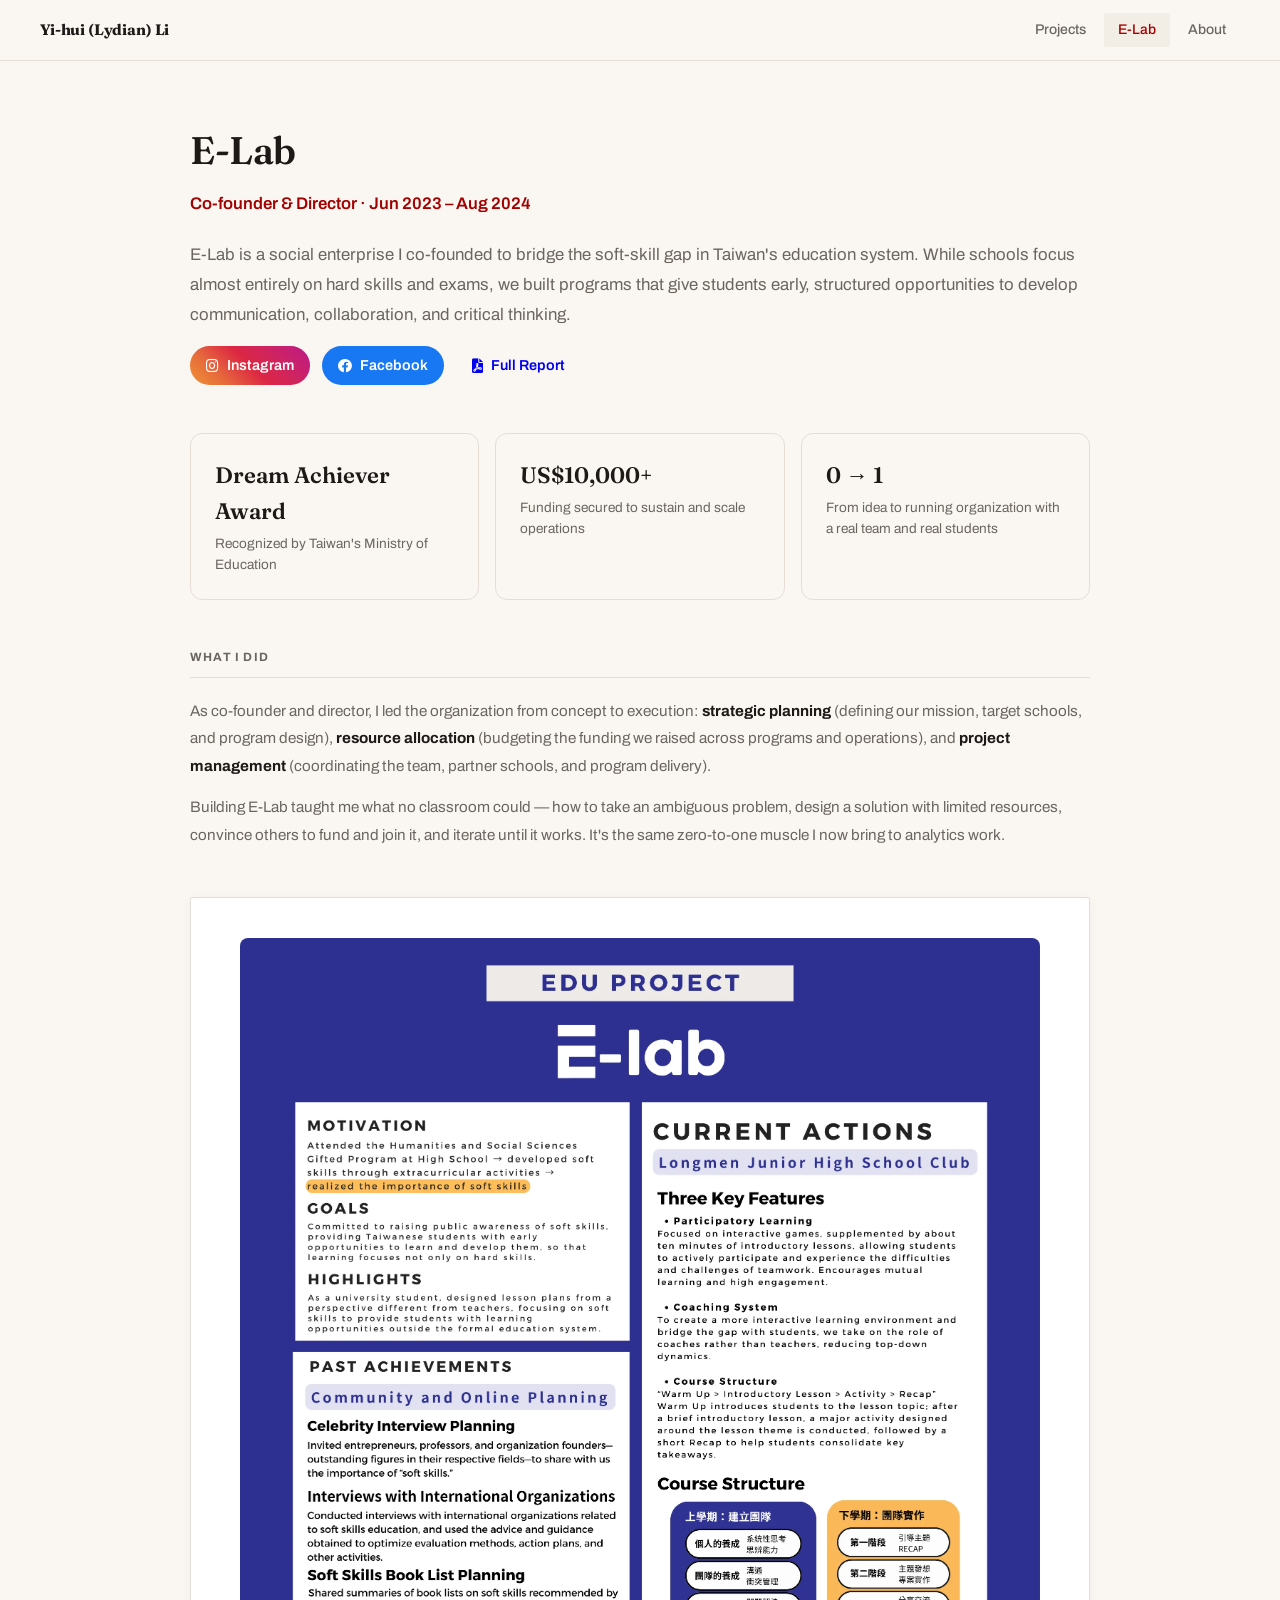
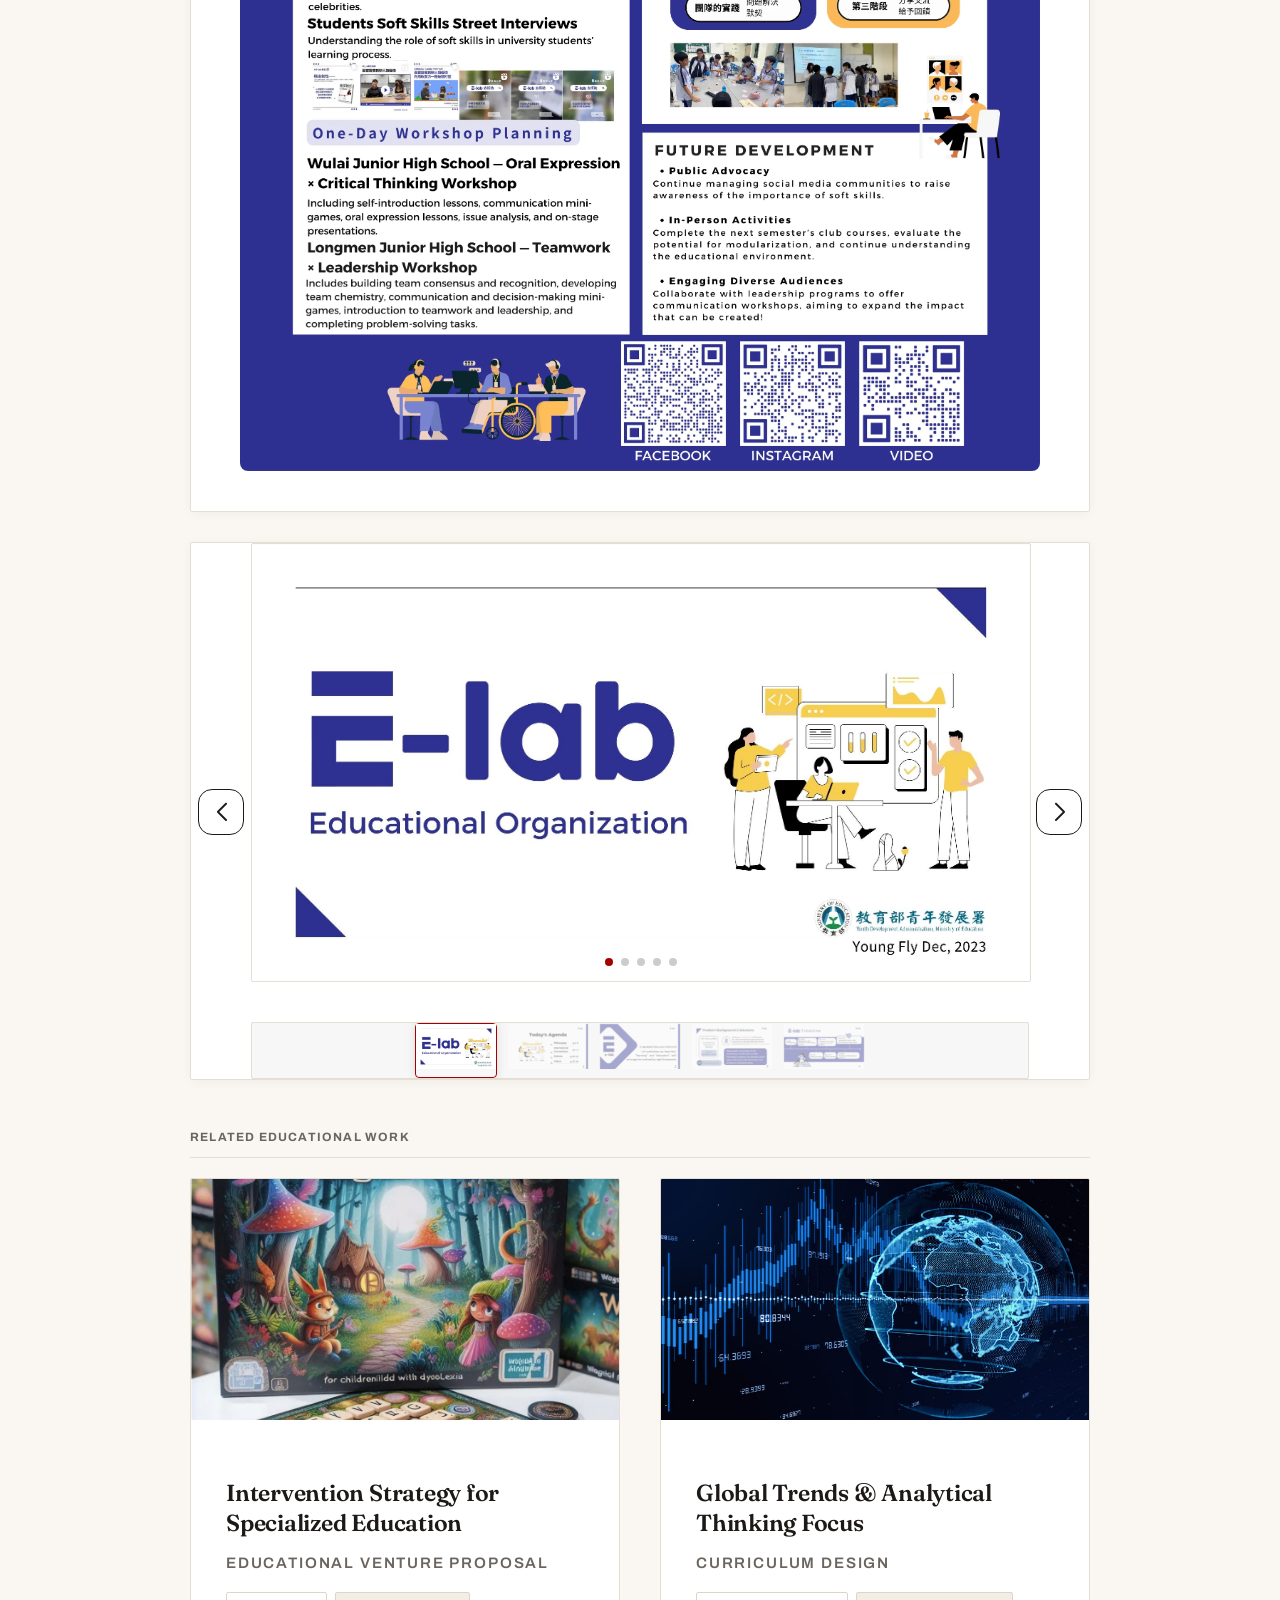
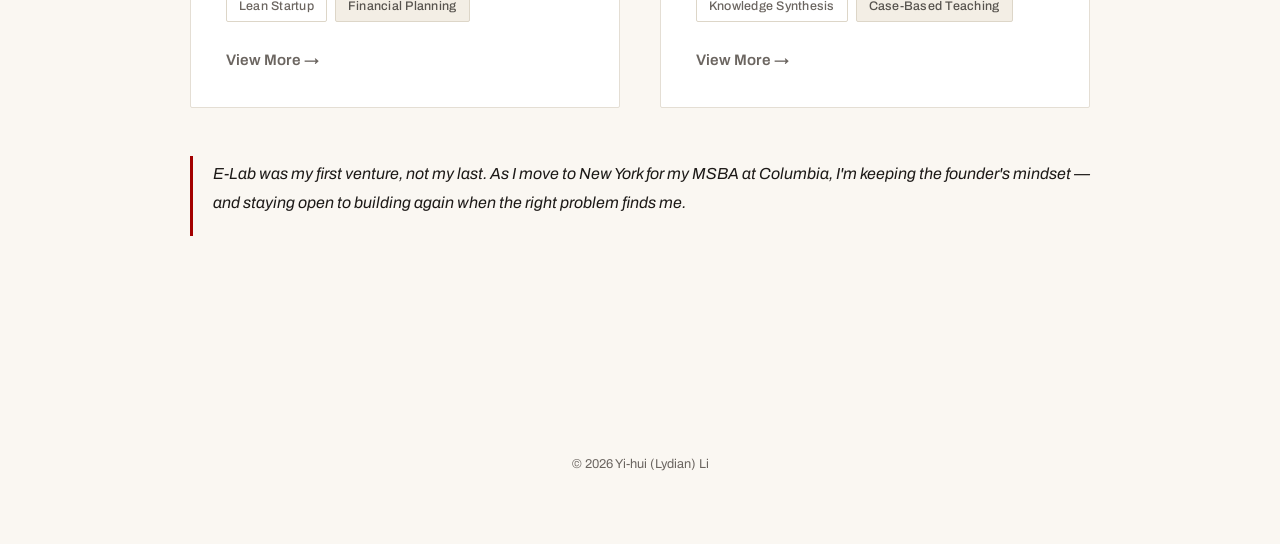
==== projects/Elab.html @ 2bf9ad43 "Add portfolio site" ====
<!DOCTYPE html>
<html lang="en">
<head>
    <meta charset="UTF-8">
    <meta name="viewport" content="width=device-width, initial-scale=1.0">
    <title>E-Lab | Yi-hui (Lydian) Li</title>
    <meta name="description" content="E-Lab — a social enterprise co-founded by Yi-hui (Lydian) Li, bridging soft-skill gaps in Taiwan's education system. Ministry of Education Dream Achiever Award winner.">
    <link rel="stylesheet" href="../css/main.css">
    <link href="https://fonts.googleapis.com/css2?family=Fraunces:opsz,wght@9..144,500;9..144,600&family=Archivo:wght@400;500;600;700&display=swap" rel="stylesheet">
    <link rel="stylesheet" href="https://cdnjs.cloudflare.com/ajax/libs/font-awesome/6.0.0/css/all.min.css">
    <link rel="stylesheet" href="https://cdn.jsdelivr.net/npm/swiper@11/swiper-bundle.min.css" />
    <style>
        .venture-container { max-width: 900px; margin: 0 auto; padding: 60px 40px 100px; }
        .venture-hero { margin-bottom: 48px; }
        .venture-hero h1 { font-size: 2.4rem; font-weight: 600; margin: 0 0 8px; color: var(--text-main); }
        .venture-hero .tagline { font-size: 1.05rem; color: var(--accent-blue); font-weight: 600; margin: 0 0 20px; }
        .venture-hero p { font-size: 1.05rem; color: var(--text-dim); line-height: 1.8; margin: 0 0 16px; }
        .stats-row { display: flex; gap: 16px; flex-wrap: wrap; margin: 32px 0 48px; }
        .stat-box {
            flex: 1; min-width: 180px; padding: 24px;
            border: 1px solid var(--border-color); border-radius: 12px;
        }
        .stat-box .stat-value { font-family: 'Fraunces', Georgia, serif; font-size: 1.4rem; font-weight: 600; color: var(--text-main); margin: 0 0 4px; }
        .stat-box .stat-label { font-size: 0.85rem; color: var(--text-dim); margin: 0; line-height: 1.5; }
        .venture-section { margin-bottom: 48px; }
        .venture-section h2 {
            font-size: 0.75rem; font-weight: 700; text-transform: uppercase;
            letter-spacing: 0.1em; color: var(--text-dim);
            margin: 0 0 20px; padding-bottom: 10px; border-bottom: 1px solid var(--border-color);
        }
        .venture-section p { font-size: 0.95rem; color: var(--text-dim); line-height: 1.8; margin: 0 0 14px; }
        .venture-section strong { color: var(--text-main); }
        .venture-closing {
            border-left: 3px solid var(--accent-blue);
            padding: 4px 0 4px 20px; margin-top: 8px;
        }
        .venture-closing p { font-size: 1rem; color: var(--text-main); font-style: italic; }
        @media (max-width: 768px) {
            .venture-container { padding: 40px 20px 80px; }
            .stats-row { flex-direction: column; }
        }
    </style>
</head>
<body class="has-global-nav">

    <nav class="global-nav">
        <div class="global-nav-inner">
            <a href="../index.html" class="nav-brand">Yi-hui (Lydian) Li</a>
            <div class="nav-links">
                <a href="../index.html" class="nav-link">Projects</a>
                <a href="Elab.html" class="nav-link active">E-Lab</a>
                <a href="../about.html" class="nav-link">About</a>
            </div>
        </div>
    </nav>

    <main class="venture-container">

        <div class="venture-hero">
            <h1>E-Lab</h1>
            <p class="tagline">Co-founder & Director · Jun 2023 – Aug 2024</p>
            <p>
                E-Lab is a social enterprise I co-founded to bridge the soft-skill gap in Taiwan's
                education system. While schools focus almost entirely on hard skills and exams,
                we built programs that give students early, structured opportunities to develop
                communication, collaboration, and critical thinking.
            </p>
            <div class="social-links">
                <a href="https://www.instagram.com/e_lab.official/" target="_blank" rel="noopener" class="social-btn ig"><i class="fab fa-instagram"></i> Instagram</a>
                <a href="https://www.facebook.com/profile.php?id=100089834366599&locale=zh_TW" target="_blank" rel="noopener" class="social-btn fb"><i class="fab fa-facebook"></i> Facebook</a>
                <a href="../pdf/Elab.pdf" target="_blank" class="social-btn"><i class="fas fa-file-pdf"></i> Full Report</a>
            </div>
        </div>

        <div class="stats-row">
            <div class="stat-box">
                <p class="stat-value">Dream Achiever Award</p>
                <p class="stat-label">Recognized by Taiwan's Ministry of Education</p>
            </div>
            <div class="stat-box">
                <p class="stat-value">US$10,000+</p>
                <p class="stat-label">Funding secured to sustain and scale operations</p>
            </div>
            <div class="stat-box">
                <p class="stat-value">0 → 1</p>
                <p class="stat-label">From idea to running organization with a real team and real students</p>
            </div>
        </div>

        <div class="venture-section">
            <h2>What I Did</h2>
            <p>
                As co-founder and director, I led the organization from concept to execution:
                <strong>strategic planning</strong> (defining our mission, target schools, and program design),
                <strong>resource allocation</strong> (budgeting the funding we raised across programs and operations),
                and <strong>project management</strong> (coordinating the team, partner schools, and program delivery).
            </p>
            <p>
                Building E-Lab taught me what no classroom could — how to take an ambiguous problem,
                design a solution with limited resources, convince others to fund and join it,
                and iterate until it works. It's the same zero-to-one muscle I now bring to analytics work.
            </p>
        </div>

        <section class="project-card">
            <div class="tall-image-container">
                <img src="../images/Elab_1.webp" alt="E-Lab concept and program overview">
            </div>
        </section>

        <section class="project-card gallery-card">
            <div class="swiper project-slider">
                <div class="swiper-wrapper">
                    <div class="swiper-slide"><img src="../images/Elab/1.jpg" alt="E-Lab program page 1"></div>
                    <div class="swiper-slide"><img src="../images/Elab/2.jpg" alt="E-Lab program page 2"></div>
                    <div class="swiper-slide"><img src="../images/Elab/3.jpg" alt="E-Lab program page 3"></div>
                    <div class="swiper-slide"><img src="../images/Elab/4.jpg" alt="E-Lab program page 4"></div>
                    <div class="swiper-slide"><img src="../images/Elab/5.jpg" alt="E-Lab program page 5"></div>
                </div>
                <div class="swiper-pagination"></div>
            </div>

            <div class="swiper-button-next"></div>
            <div class="swiper-button-prev"></div>

            <div class="swiper project-thumbs">
                <div class="swiper-wrapper">
                    <div class="swiper-slide"><img src="../images/Elab/1.jpg" alt=""></div>
                    <div class="swiper-slide"><img src="../images/Elab/2.jpg" alt=""></div>
                    <div class="swiper-slide"><img src="../images/Elab/3.jpg" alt=""></div>
                    <div class="swiper-slide"><img src="../images/Elab/4.jpg" alt=""></div>
                    <div class="swiper-slide"><img src="../images/Elab/5.jpg" alt=""></div>
                </div>
            </div>
        </section>

        <div class="venture-section" style="margin-top: 48px;">
            <h2>Related Educational Work</h2>
            <div class="project-grid">
                <div class="card">
                    <div class="card-image">
                        <img src="../images/Entrepreneurship.webp" alt="Intervention strategy for specialized education">
                    </div>
                    <div class="card-content">
                        <h3>Intervention Strategy for Specialized Education</h3>
                        <p class="project-meta">Educational Venture Proposal</p>
                        <div class="tag-container">
                            <span class="skill-tag">Lean Startup</span>
                            <span class="skill-tag tag-green">Financial Planning</span>
                        </div>
                        <a href="Entrepreneurship.html" class="view-more">View More →</a>
                    </div>
                </div>
                <div class="card">
                    <div class="card-image">
                        <img src="../images/International.png" alt="Global trends curriculum design">
                    </div>
                    <div class="card-content">
                        <h3>Global Trends & Analytical Thinking Focus</h3>
                        <p class="project-meta">Curriculum Design</p>
                        <div class="tag-container">
                            <span class="skill-tag">Knowledge Synthesis</span>
                            <span class="skill-tag tag-green">Case-Based Teaching</span>
                        </div>
                        <a href="International.html" class="view-more">View More →</a>
                    </div>
                </div>
            </div>
        </div>

        <div class="venture-section venture-closing">
            <p>
                E-Lab was my first venture, not my last. As I move to New York for my MSBA at Columbia,
                I'm keeping the founder's mindset — and staying open to building again when the right
                problem finds me.
            </p>
        </div>

    </main>

    <footer class="minimal-footer">
        <p>© 2026 Yi-hui (Lydian) Li</p>
    </footer>

    <script src="https://cdn.jsdelivr.net/npm/swiper@11/swiper-bundle.min.js"></script>
    <script src="../js/script.js"></script>
</body>
</html>
---- css/main.css ----
/* --- 基礎與置中設定 --- */
:root {
    /* ============================================
       主題：Editorial × Swiss
       想換 accent 色，只要改下面這一行：
       深綠 #2D4A3E / 瑞士紅 #E63329 / 深藍 #1D3A6E
       ============================================ */
    --accent: #a30000;

    /* 背景：暖紙白 + 白卡片 */
    --bg-color: #FAF7F2;
    --card-bg: #FFFFFF;
    --surface-color: #EFEAE1;

    /* 文字 */
    --text-main: #1C1917;
    --text-dim: #6B6560;

    /* 舊變數名全部映射到單一 accent（相容 about/Elab 的 inline style） */
    --accent-blue: var(--accent);
    --accent-green: var(--accent);
    --accent-purple: var(--accent);

    /* 標籤：三色收斂成同一種中性樣式 */
    --tag-blue-bg: #F3EEE5;
    --tag-blue-text: #57534E;
    --tag-blue-border: #DDD6C8;
    --tag-green-bg: #F3EEE5;
    --tag-green-text: #57534E;
    --tag-green-border: #DDD6C8;
    --tag-purple-bg: #F3EEE5;
    --tag-purple-text: #57534E;
    --tag-purple-border: #DDD6C8;

    /* 邊框與陰影：線條取代陰影 */
    --border-color: #E4DED4;
    --border-color-strong: #1C1917;
    --shadow-color: rgba(28, 25, 23, 0.04);

    /* 第三方品牌色 */
    --brand-facebook: #1877F2;

    /* 半透明疊加 */
    --overlay-light-03: rgba(0, 0, 0, 0.03);
    --overlay-light-04: rgba(255, 255, 255, 0.70);
    --overlay-light-06: rgba(255, 255, 255, 0.80);
    --overlay-light-12: rgba(28, 25, 23, 0.06);
    --glow-blue: rgba(45, 74, 62, 0.10);
    --glow-green-25: rgba(45, 74, 62, 0.12);
    --glow-green-30: rgba(45, 74, 62, 0.15);
}

body {
    background-color: var(--bg-color);
    font-family: 'Archivo', 'Inter', sans-serif;
    line-height: 1.6;
    color: var(--text-main);
    margin: 0;
}

/* 標題一律用襯線 display 字體（Editorial 的核心） */
h1, .card h3, .project-card h2, .nav-brand,
.about-hero h1, .venture-hero h1 {
    font-family: 'Fraunces', Georgia, serif;
    font-weight: 600;
    letter-spacing: -0.01em;
}

.container {
    max-width: 1300px;
    margin: 0 auto;
    padding: 0 40px;
}

/* --- Hero 區塊 --- */
.hero-section {
    text-align: left;
    padding: 100px 0 50px;
    display: flex;
    flex-direction: column;
    align-items: flex-start;
}

.hero-section h1 {
    font-size: clamp(2.4rem, 5vw, 3.6rem);
    margin-bottom: 24px;
    font-weight: 600;
    line-height: 1.15;
    max-width: 20ch;
}

/* 自我介紹卡片 */
.intro-card {
    background: transparent;
    border: none;
    max-width: 720px;
    margin-bottom: 40px;
}

.intro-card .card-content {
    padding: 0;
    line-height: 1.8;
    font-size: 1.05rem;
    color: var(--text-dim);
    text-align: left;
}

.hero-btns {
    display: flex;
    gap: 20px;
    justify-content: center;
    background: transparent;
}

/* --- 卡片設計 --- */
.project-grid {
    display: grid;
    grid-template-columns: 1fr 1fr;
    gap: 40px;
    margin-top: 20px;
    width: 100%;
}

.card-featured {
    grid-column: 1 / -1;
    display: flex !important;
    flex-direction: row;
    align-items: stretch;
    min-height: 380px;
    max-height: 600px;
    overflow: hidden;
}

.card-featured .card-image {
    flex: 1.2;
    height: 100%;
}

.card-featured .card-content {
    flex: 1;
    display: flex;
    flex-direction: column;
    justify-content: center;
    padding: 40px 50px;
}

.card {
    background: var(--card-bg);
    border: 1px solid var(--border-color);
    border-radius: 2px;
    transition: border-color 0.2s ease;
    overflow: hidden;
    display: flex;
    flex-direction: column;
}

.card:hover {
    border-color: var(--text-main);
}

.card-image {
    width: 100%;
    aspect-ratio: 16 / 9;
    background-color: var(--surface-color);
    overflow: hidden;
    display: flex;
    justify-content: center;
    align-items: center;
}

.card-image img {
    width: 100%;
    height: 100%;
    object-fit: cover;
    display: block;
}

.card-content {
    padding: 35px;
    text-align: left;
}

.card h3 {
    font-size: 1.45rem;
    margin-bottom: 12px;
    color: var(--text-main);
    line-height: 1.3;
}

.project-meta {
    font-size: 0.78rem;
    font-weight: 600;
    color: var(--accent);
    margin-bottom: 18px;
    text-transform: uppercase;
    letter-spacing: 0.12em;
}

/* 技能標籤 */
.tag-container {
    display: flex;
    flex-wrap: wrap;
    gap: 8px;
    margin-bottom: 25px;
}

.skill-tag {
    background: transparent;
    color: var(--text-dim);
    padding: 4px 12px;
    border-radius: 2px;
    font-size: 0.78rem;
    font-weight: 500;
    border: 1px solid var(--tag-blue-border);
    letter-spacing: 0.02em;
}

.skill-tag.tag-green {
    background: var(--tag-green-bg);
    color: var(--tag-green-text);
    border-color: var(--tag-green-border);
}

.skill-tag.tag-purple {
    background: var(--tag-purple-bg);
    color: var(--tag-purple-text);
    border-color: var(--tag-purple-border);
}

.view-more {
    color: var(--text-dim);
    text-decoration: none;
    font-weight: 600;
    font-size: 0.95rem;
    transition: 0.2s;
}

.view-more:hover {
    color: var(--accent-purple);
    text-decoration: underline;
}

/* --- 分隔線與標題 --- */
.section-divider {
    border: 0;
    border-top: 2px solid var(--text-main);
    margin: 70px 0 0;
}

.category-title {
    text-align: center;
    font-size: 0.85rem;
    font-weight: 700;
    text-transform: uppercase;
    letter-spacing: 0.16em;
    margin: 18px 0 32px;
}

/* --- Footer --- */
.main-footer {
    background-color: var(--bg-color);
    padding: 60px 5% 80px;
    margin-top: 0;
}

.footer-grid {
    max-width: 1200px;
    width: 95%;
    margin: 0 auto;
    display: grid;
    grid-template-columns: repeat(auto-fit, minmax(180px, 1fr));
    gap: 24px;
    text-align: center;
}

.footer-item h4 {
    font-size: 0.8rem;
    text-transform: uppercase;
    color: var(--text-dim);
    margin-bottom: 15px;
}

.footer-link {
    color: var(--accent-blue);
    text-decoration: none;
    font-weight: 700;
}

.location-tag {
    display: block;
    font-size: 0.85rem;
    color: var(--accent-blue);
    margin-top: 5px;
    font-weight: 600;
}

/* --- 按鈕 --- */
.cta-button {
    background: var(--accent-blue);
    color: #FFFFFF;
    padding: 14px 28px;
    border-radius: 8px;
    text-decoration: none;
    font-weight: 700;
}

.cta-button-secondary {
    border: 2px solid var(--accent-blue);
    color: var(--accent-blue);
    padding: 12px 28px;
    border-radius: 8px;
    text-decoration: none;
    font-weight: 700;
}

/* --- 內頁導覽列 --- */
.nav-header {
    background-color: rgba(250, 247, 242, 0.92);
    backdrop-filter: blur(12px);
    border-bottom: 1px solid var(--border-color);
    padding: 15px 0;
    position: fixed;
    top: 0;
    width: 100%;
    z-index: 1000;
}

.nav-content {
    max-width: 1200px;
    margin: 0 auto;
    display: flex;
    justify-content: space-between;
    align-items: center;
    padding: 0 20px;
}

.view-btn {
    background: transparent;
    border: 1px solid var(--accent-blue);
    color: var(--accent-blue);
    padding: 8px 16px;
    border-radius: 2px;
    text-decoration: none;
    font-size: 0.9rem;
    transition: 0.3s;
}

.view-btn:hover {
    background: var(--tag-blue-bg);
}

/* --- 內頁容器與卡片 --- */
.project-detail-container {
    padding-top: 100px;
    max-width: 1200px;
    margin: 0 auto;
    padding-left: 20px;
    padding-right: 20px;
}

.project-card {
    background: var(--card-bg);
    border-radius: 2px;
    padding: 40px;
    margin-bottom: 30px;
    border: 1px solid var(--border-color);
    box-shadow: 0 2px 12px var(--shadow-color);
}

/* ig, fb 按鈕 */
.social-links {
    display: flex;
    gap: 12px;
}

.social-btn {
    text-decoration: none;
    padding: 8px 16px;
    border-radius: 20px;
    font-size: 0.9rem;
    font-weight: 600;
    transition: 0.3s;
    display: flex;
    align-items: center;
    gap: 8px;
}

.social-btn.ig {
    background: linear-gradient(45deg, #f09433 0%, #e6683c 25%, #dc2743 50%, #cc2366 75%, #bc1888 100%);
    color: white;
}

.social-btn.fb {
    background-color: var(--brand-facebook);
    color: white;
}

.social-btn:hover {
    transform: translateY(-2px);
    filter: brightness(1.1);
}

/* 長圖容器 */
.tall-image-container {
    width: 100%;
    max-width: 800px;
    margin: 0 auto;
    overflow: hidden;
    border-radius: 8px;
}

.tall-image-container img {
    width: 100%;
    height: auto;
    display: block;
}

.project-card h2 {
    color: var(--text-main);
    margin-top: 0;
}

/* PDF 卡片 */
.pdf-card {
    padding: 0;
    overflow: hidden;
}

.card-header {
    background: var(--card-bg);
    padding: 16px 20px;
    font-size: 0.9rem;
    color: var(--text-main);
    font-weight: 600;
    border-bottom: 1px solid var(--border-color);
}

.pdf-wrapper {
    width: 100%;
    height: 120vh;
    background: var(--surface-color);
    padding: 20px;
    box-sizing: border-box;
    display: flex;
    justify-content: center;
    align-items: center;
}

.pdf-wrapper iframe {
    width: 100%;
    height: 100%;
    border-radius: 4px;
    border: none;
}

/* 精簡頁尾 */
.minimal-footer {
    text-align: center;
    padding: 70px 0;
    background: transparent;
}

.minimal-footer p {
    font-size: 0.8rem;
    color: var(--text-dim);
    margin: 0;
}

.back-link {
    color: var(--text-dim);
    text-decoration: none;
    font-weight: 400;
}

.back-link:hover {
    color: var(--accent-blue);
}

/* --- 手機版 --- */
@media screen and (max-width: 768px) {
    .hero-centered { padding: 60px 20px 30px !important; }

    .hero-centered h1 {
        font-size: 1.8rem !important;
        white-space: nowrap !important;
        letter-spacing: -1px !important;
    }

    .hero-btns {
        display: flex !important;
        flex-direction: row !important;
        justify-content: center !important;
        gap: 8px !important;
    }

    .cta-button, .cta-button-secondary {
        padding: 12px 10px !important;
        font-size: 0.8rem !important;
        flex: 1 !important;
        max-width: 140px !important;
        text-align: center !important;
    }

    .project-grid {
        grid-template-columns: 1fr !important;
        gap: 25px !important;
    }

    .card-featured {
        flex-direction: column !important;
        max-height: none !important;
    }

    .card-image {
        aspect-ratio: 16 / 9 !important;
        height: auto !important;
    }

    .social-links {
        width: 100%;
        justify-content: flex-start;
    }
}

/* --- 6. Gallery / Swiper 元件 --- */
.card-header-row {
    display: flex;
    justify-content: space-between;
    align-items: center;
    flex-wrap: wrap;
    gap: 15px;
    margin-bottom: 20px;
}

.gallery-card {
    padding: 0 60px !important;
    position: relative;
    overflow: visible;
}

.project-slider {
    width: 100%;
    background: var(--surface-color);
    border-radius: 2px;
    border: 1px solid var(--border-color);
    overflow: hidden;
}

.project-slider .swiper-slide img {
    width: 100%;
    height: auto;
    display: block;
}

.swiper-pagination-bullet-active {
    background: var(--accent-green) !important;
}

.swiper-button-next, .swiper-button-prev {
    width: 44px !important;
    height: 44px !important;
    background: var(--overlay-light-06);
    backdrop-filter: blur(12px);
    border: 1px solid var(--border-color-strong);
    border-radius: 14px;
    transition: all 0.4s cubic-bezier(0.175, 0.885, 0.32, 1.275);
    display: flex;
    align-items: center;
    justify-content: center;
}

.swiper-button-prev { left: 7px !important; }
.swiper-button-next { right: 7px !important; }

.swiper-button-next:hover, .swiper-button-prev:hover {
    background: var(--tag-green-bg);
    border-color: var(--accent-green);
    box-shadow: 0 0 20px var(--glow-green-25);
    transform: translateY(-50%) scale(1.1);
}

.swiper-button-next:after, .swiper-button-prev:after {
    font-size: 18px !important;
    font-weight: bold;
    color: var(--text-main);
}

.project-thumbs {
    margin-top: 40px;
    padding: 15px;
    background: var(--overlay-light-03);
    border: 1px solid var(--border-color);
    border-radius: 2px;
    display: flex;
    justify-content: center;
}

.project-thumbs .swiper-slide {
    width: 80px;
    aspect-ratio: 16 / 9;
    border-radius: 4px;
    cursor: pointer;
    opacity: 0.4;
    transition: 0.3s;
    border: 1px solid transparent;
}

.project-thumbs .swiper-slide-thumb-active {
    opacity: 1;
    border-color: var(--accent-green);
    box-shadow: 0 0 10px var(--glow-green-30);
}

.project-thumbs .swiper-slide img {
    width: 100%;
    height: 100%;
    object-fit: cover;
}

@media screen and (max-width: 768px) {
    .gallery-card { padding: 0 40px !important; }
    .swiper-button-next, .swiper-button-prev { width: 34px !important; height: 34px !important; }
}

/* --- 7. Global Navigation Bar --- */
.global-nav {
    background-color: rgba(250, 247, 242, 0.92);
    backdrop-filter: blur(12px);
    -webkit-backdrop-filter: blur(12px);
    border-bottom: 1px solid var(--border-color);
    padding: 0 40px;
    position: fixed;
    top: 0;
    left: 0;
    width: 100%;
    z-index: 1000;
    box-sizing: border-box;
}

.global-nav-inner {
    max-width: 1300px;
    margin: 0 auto;
    display: flex;
    justify-content: space-between;
    align-items: center;
    height: 60px;
}

.nav-brand {
    font-size: 0.95rem;
    font-weight: 700;
    color: var(--text-main);
    text-decoration: none;
    letter-spacing: -0.01em;
    flex-shrink: 0;
}

.nav-brand:hover {
    color: var(--accent-blue);
}

.nav-links {
    display: flex;
    align-items: center;
    gap: 4px;
}

.nav-link {
    color: var(--text-dim);
    text-decoration: none;
    font-size: 0.875rem;
    font-weight: 500;
    padding: 6px 14px;
    border-radius: 2px;
    transition: all 0.2s;
}

.nav-link:hover {
    color: var(--text-main);
    background: var(--surface-color);
}

.nav-link.active {
    color: var(--accent-blue);
    background: var(--tag-blue-bg);
}

.nav-link-resume {
    color: var(--accent-blue);
    border: 1px solid var(--tag-blue-border);
    margin-left: 6px;
}

.nav-link-resume:hover {
    background: var(--tag-blue-bg);
    color: var(--accent-blue);
}

/* 有 global nav 的頁面 body 補上頂部空間 */
body.has-global-nav {
    padding-top: 60px;
}

@media screen and (max-width: 768px) {
    .global-nav { padding: 0 20px; }
    .nav-brand { font-size: 0.85rem; }
    .nav-link { padding: 6px 8px; font-size: 0.8rem; }
    .nav-links { gap: 0; }
}

/* ===== Case-study components (project detail pages) ===== */
.case-label {
    font-size: 0.75rem;
    font-weight: 700;
    text-transform: uppercase;
    letter-spacing: 0.1em;
    color: var(--accent-blue);
    margin: 0 0 14px;
}
.case-tldr {
    border-left: 3px solid var(--accent-blue);
    padding: 4px 0 4px 20px;
    margin: 16px 0 0;
    color: var(--text-main);
    font-size: 1rem;
    line-height: 1.8;
}
.case-list {
    margin: 10px 0 0 18px;
    padding: 0;
    color: var(--text-dim);
    font-size: 0.95rem;
    line-height: 1.8;
}
.case-list li { margin-bottom: 10px; }
.case-list strong, .project-card p strong { color: var(--text-main); }
.case-figures { display: flex; gap: 16px; flex-wrap: wrap; margin-top: 20px; }
.case-figure {
    flex: 1; min-width: 160px; padding: 20px;
    border: 1px solid var(--border-color); border-radius: 2px;
}
.case-figure .fig-value { font-family: 'Fraunces', Georgia, serif; font-size: 1.35rem; font-weight: 600; color: var(--text-main); margin: 0 0 4px; }
.case-figure .fig-label { font-size: 0.8rem; color: var(--text-dim); margin: 0; line-height: 1.5; }


/* ===== Project status filter & badges ===== */
.filter-bar {
    display: flex;
    gap: 8px;
    justify-content: center;
    margin: 44px 0 0;
    width: 100%;
}
.filter-btn {
    font-family: inherit;
    background: transparent;
    border: 1px solid var(--border-color);
    color: var(--text-dim);
    padding: 8px 18px;
    border-radius: 2px;
    font-size: 0.78rem;
    font-weight: 600;
    letter-spacing: 0.08em;
    text-transform: uppercase;
    cursor: pointer;
    transition: all 0.2s;
}
.filter-btn:hover { border-color: var(--text-main); color: var(--text-main); }
.filter-btn.active { background: var(--text-main); color: var(--bg-color); border-color: var(--text-main); }
.status-badge {
    display: inline-flex;
    align-items: center;
    gap: 7px;
    font-size: 0.7rem;
    font-weight: 600;
    text-transform: uppercase;
    letter-spacing: 0.1em;
    color: var(--accent);
    border: 1px solid var(--accent);
    border-radius: 2px;
    padding: 3px 10px;
    margin-bottom: 16px;
}
.status-badge::before {
    content: '';
    width: 7px; height: 7px; border-radius: 50%;
    background: var(--accent);
    animation: badge-pulse 2s ease-in-out infinite;
}
@keyframes badge-pulse { 0%,100% { opacity: 1; } 50% { opacity: 0.3; } }
.card.is-hidden { display: none; }


/* ===== Venture strip (homepage E-Lab teaser) ===== */
.venture-strip {
    padding: 72px 0 32px;
    text-align: center;
}
.venture-quote {
    font-family: 'Fraunces', Georgia, serif;
    font-size: clamp(1.4rem, 2.6vw, 1.9rem);
    font-weight: 500;
    color: var(--text-main);
    line-height: 1.5;
    max-width: 34ch;
    margin: 0 auto 24px;
}
.venture-quote strong { color: var(--accent); font-weight: 600; }
.venture-link {
    display: inline-block;
    font-size: 0.82rem;
    font-weight: 600;
    text-transform: uppercase;
    letter-spacing: 0.12em;
    color: var(--accent);
    text-decoration: none;
    border-bottom: 2px solid var(--accent);
    padding-bottom: 3px;
}
.venture-link:hover { color: var(--text-main); border-color: var(--text-main); }
@media (max-width: 768px) {
    .venture-quote br { display: none; }
}
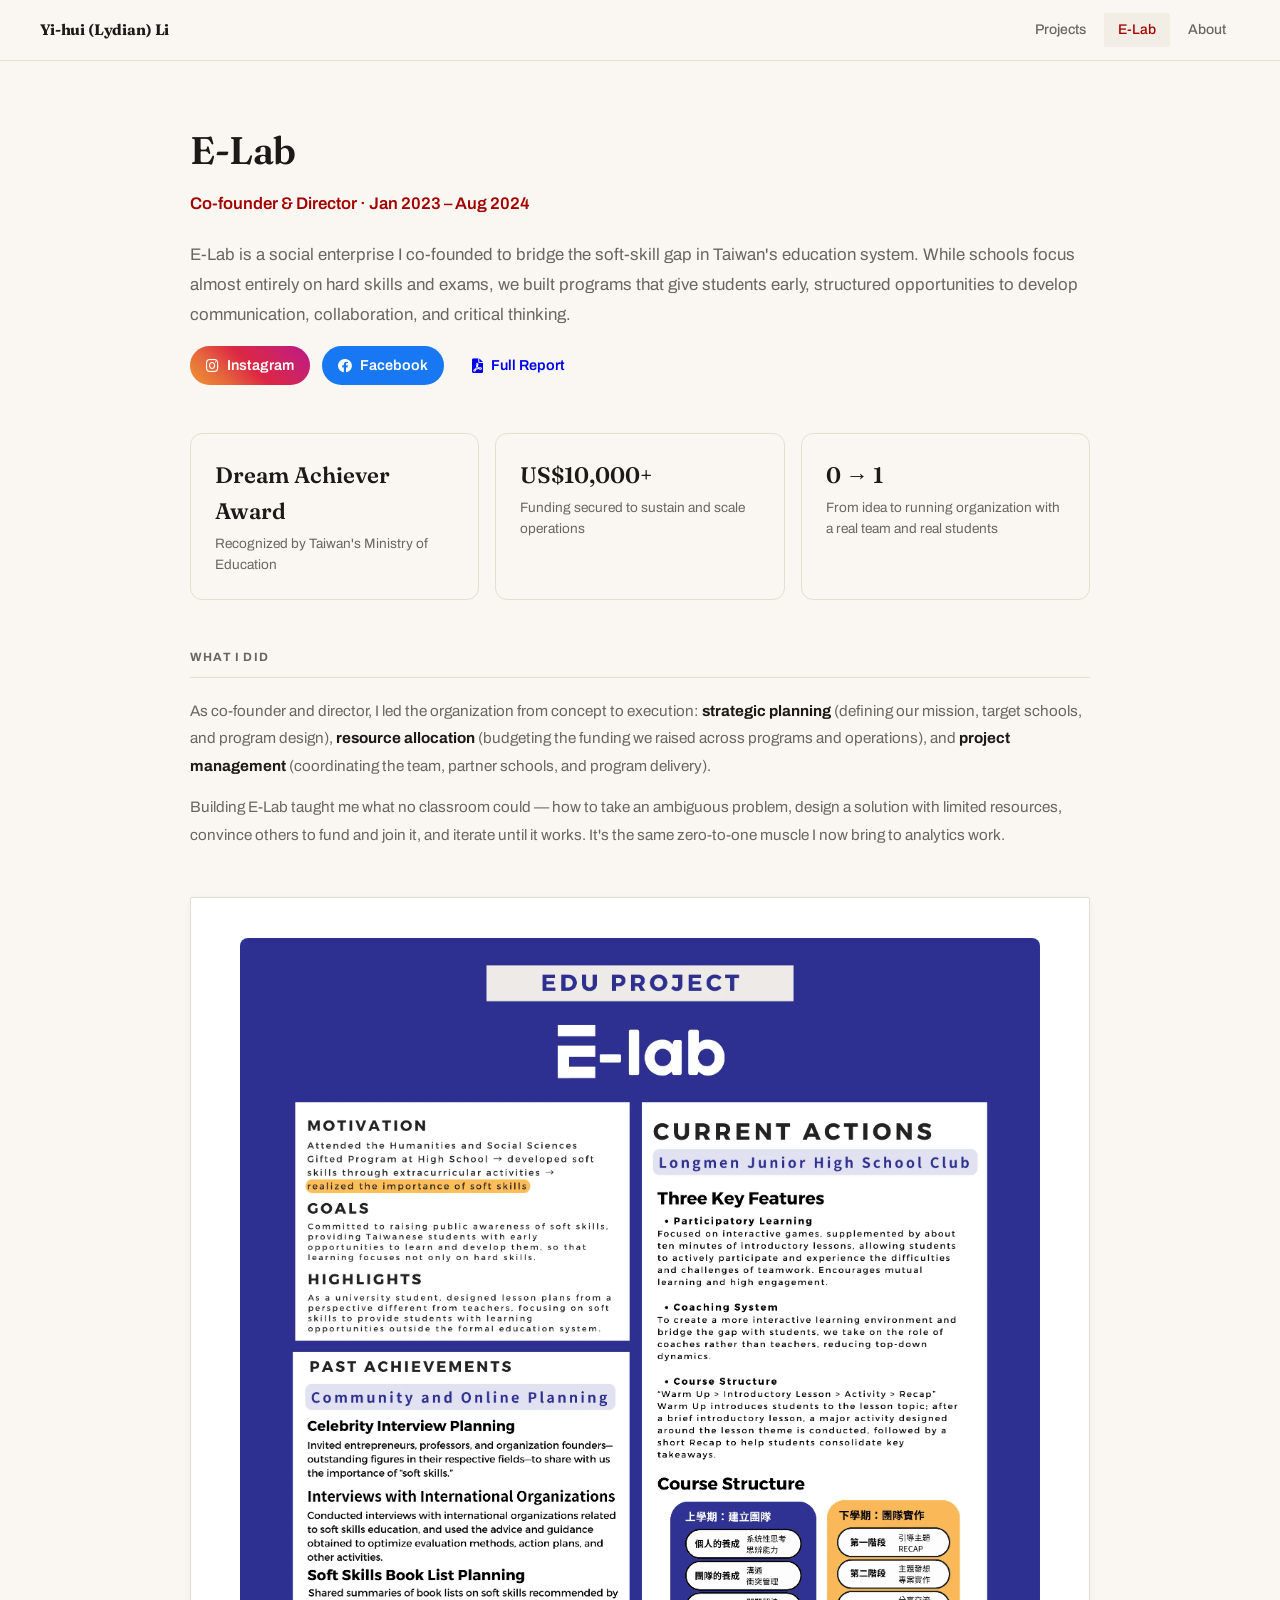
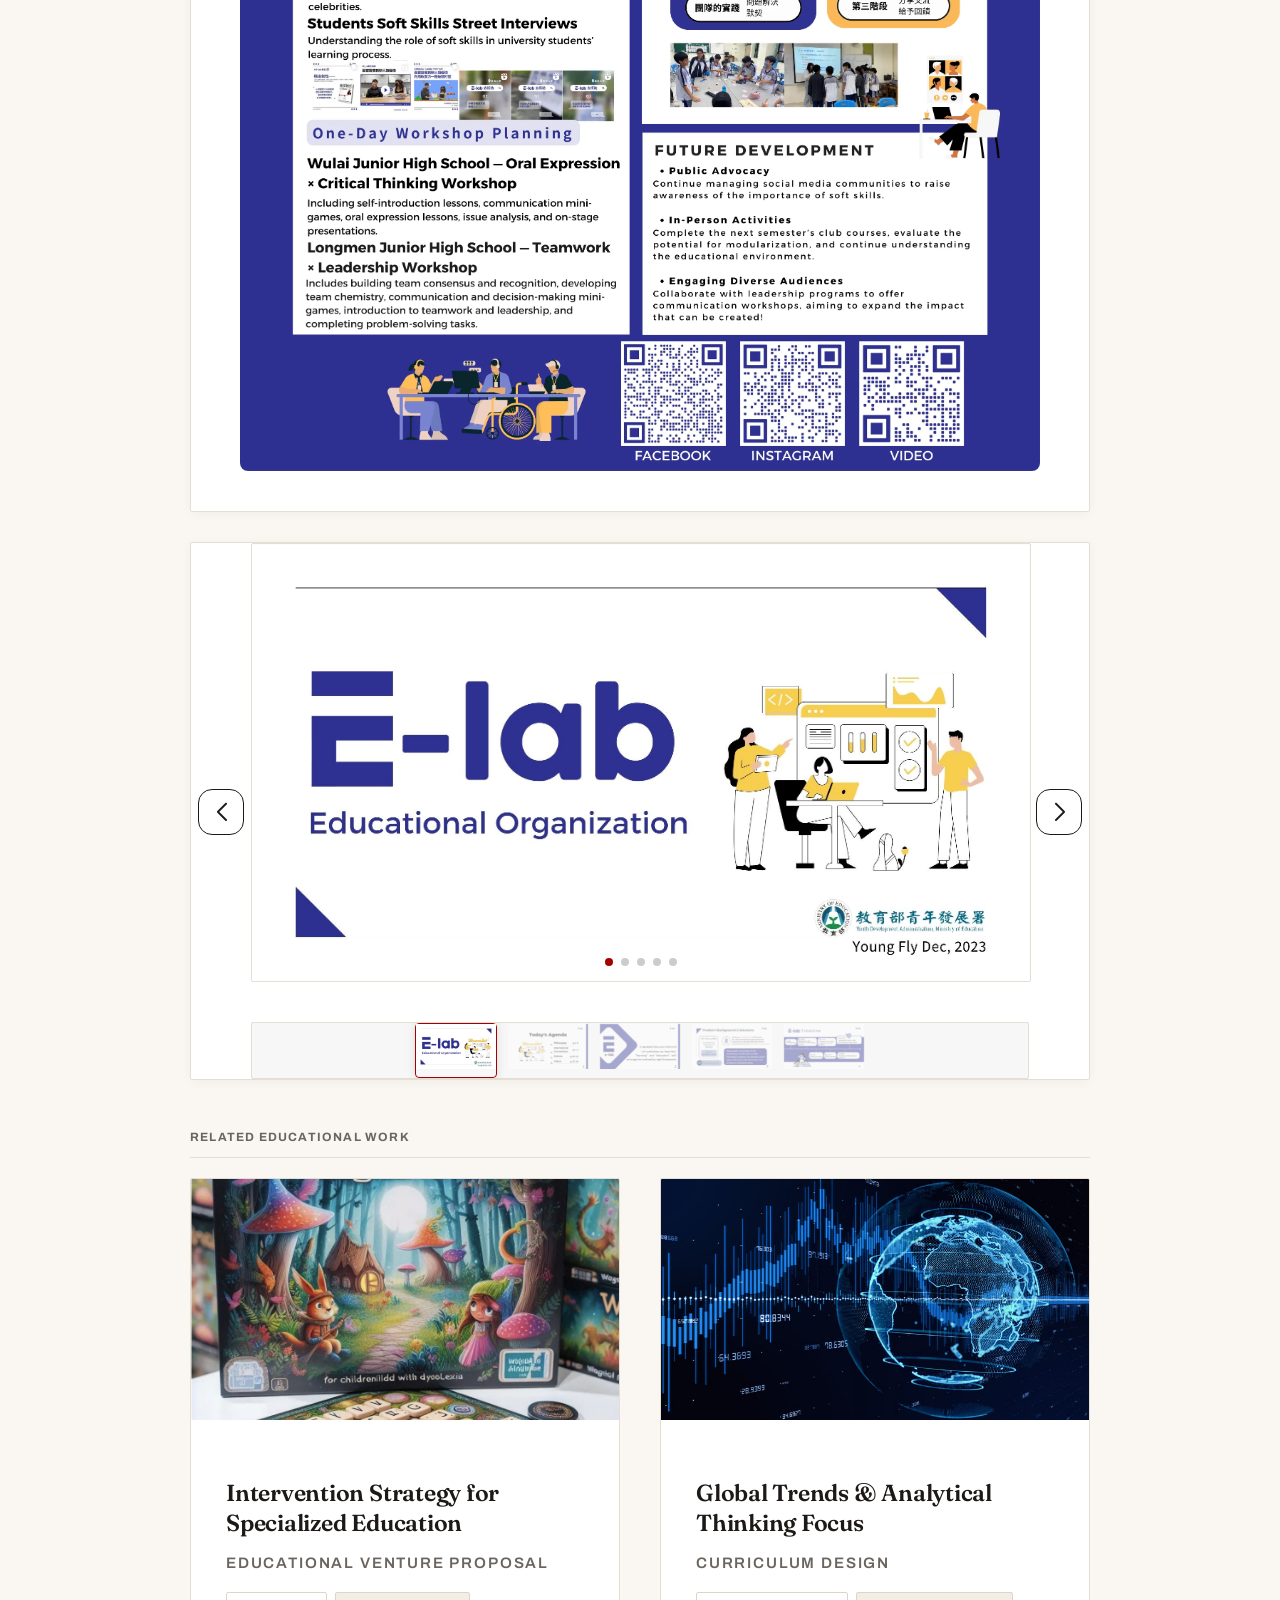
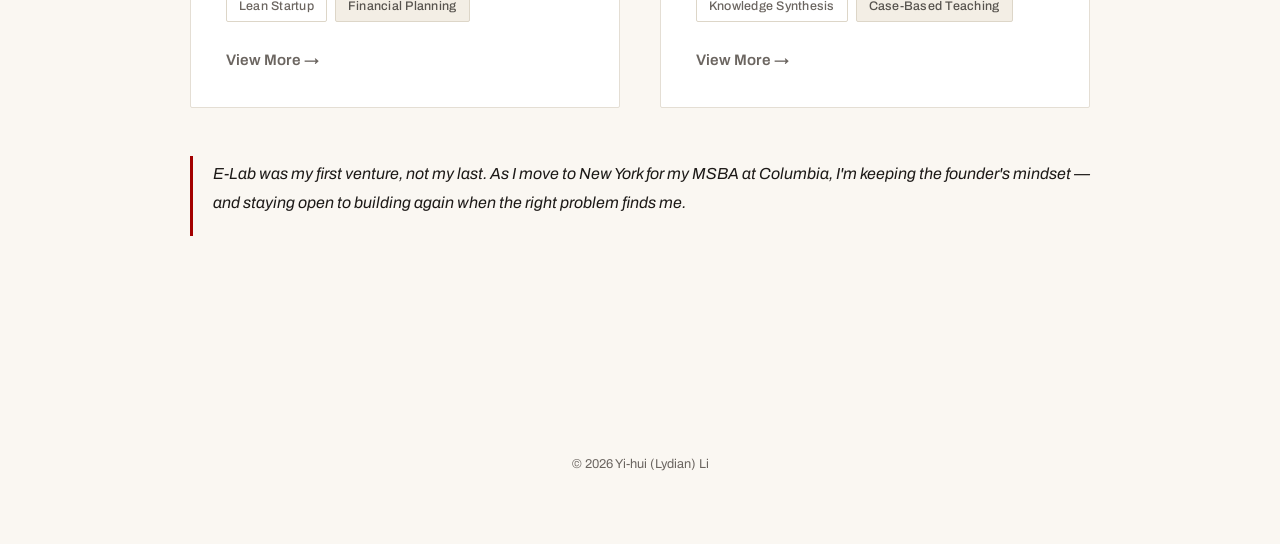
==== commit e3977c78: "Fix E-Lab start date" ====
--- a/projects/Elab.html
+++ b/projects/Elab.html
@@ -58,7 +58,7 @@
 
         <div class="venture-hero">
             <h1>E-Lab</h1>
-            <p class="tagline">Co-founder & Director · Jun 2023 – Aug 2024</p>
+            <p class="tagline">Co-founder & Director · Jan 2023 – Aug 2024</p>
             <p>
                 E-Lab is a social enterprise I co-founded to bridge the soft-skill gap in Taiwan's
                 education system. While schools focus almost entirely on hard skills and exams,
